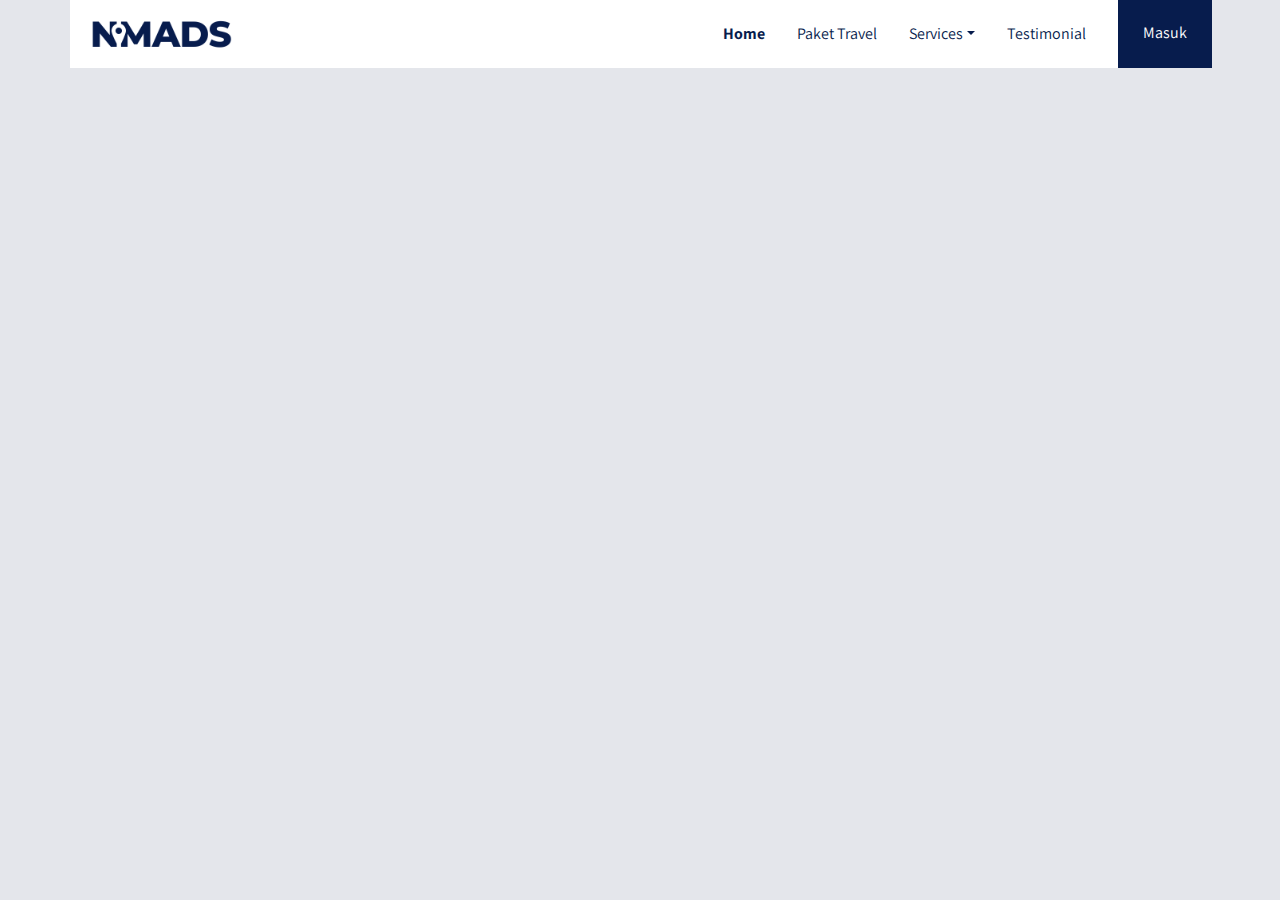
==== index.html @ 12b344c2 "Membuat bagian navbar ke dua dengan menambahkan beberapa style, mengatur jenis font, background, col" ====
<!DOCTYPE html>
<html lang="en">
<head>
    <meta charset="UTF-8">
    <meta http-equiv="X-UA-Compatible" content="IE=edge">
    <meta name="viewport" content="width=device-width, initial-scale=1.0">
    <title>Document</title>
    <link rel="stylesheet" href="frontend/libraries/bootstrap/css/bootstrap.css">
    <link rel="preconnect" href="https://fonts.googleapis.com">
    <link rel="preconnect" href="https://fonts.gstatic.com" crossorigin>
    <link href="https://fonts.googleapis.com/css2?family=Assistant:wght@200;300;400;500;600;700;800&family=Inter:wght@200;400;600;700;900&family=Playfair+Display:ital,wght@0,400;0,500;0,600;0,700;0,800;0,900;1,400;1,500;1,600;1,700;1,800;1,900&display=swap" rel="stylesheet">
    <link rel="stylesheet" href="frontend/styles/main.css">
</head>
<body>
    <div class="container">
        <nav class="row navbar navbar-expand-lg navbar-light bg-white">
            <a href="#" class="navbar-brand">
                <img src="frontend/images/logo.png" alt="logo NOMADS">
            </a>
            <button class="navbar-toggler navbar-toggler-right" type="button" data-toggle="collapse" data-target="#navb"><span class="navbar-toggler-icon"></span></button>
            <div class="collapse navbar-collapse" id="navb">
                <ul class="navbar-nav ml-auto mr-3">
                    <li class="nav-item mx-md-2">
                        <a href="#" class="nav-link active">Home</a>
                    </li>
                    <li class="nav-item mx-md-2">
                        <a href="#" class="nav-link">Paket Travel</a>
                    </li>
                    <li class="nav-item dropdown mx-md-2">
                        <a href="#" class="nav-link dropdown-toggle" id="navbardrop" data-toggle="dropdown">Services</a>
                        <div class="dropdown-menu">
                            <a href="#" class="dropdown-item">Link</a>
                            <a href="#" class="dropdown-item">Link</a>
                            <a href="#" class="dropdown-item">Link</a>
                        </div>
                    </li>
                    <li class="nav-item mx-md-2">
                        <a href="#" class="nav-link">Testimonial</a>
                    </li>                    
                </ul>
                <!-- Mobile Button -->
                <form class="form-inline d-sm-block d-md-none">
                    <button class="btn btn-login my-2 my-sm-0">
                        Masuk
                    </button>
                </form>
                <!-- Desktop Button -->
                <form class="form-inline my-2 my-lg-0 d-none d-md-block">
                    <button class="btn btn-login btn-navbar-right my-2 my-sm-0 px-4">
                        Masuk
                    </button>
                </form>
            </div>
        </nav>
    </div>
    <script src="frontend/libraries/jquery/jquery-3.6.4.min.js"></script>
    <script src="frontend/libraries/bootstrap/js/bootstrap.js"></script>
</body>
</html>
---- frontend/styles/main.css ----
body {
  background-color: #E4E6EB;
  font-family: "Assistant", sans-serif;
  color: #071C4D;
}

.navbar-brand img {
  max-height: 40px;
}

.navbar-light .navbar-nav .nav-link {
  color: #071C4D;
}
.navbar-light .navbar-nav .nav-link.active {
  font-weight: bold;
  color: #071C4D !important;
}

.btn-navbar-right {
  margin-top: -10px !important;
  margin-bottom: -8px !important;
  margin-right: -18px !important;
  height: 70px;
  border-radius: 0;
}

.btn-login {
  background-color: #071C4D;
  color: #ffffff;
}
.btn-login:hover {
  background-color: #1E3771;
  color: #ffffff;
}/*# sourceMappingURL=main.css.map */
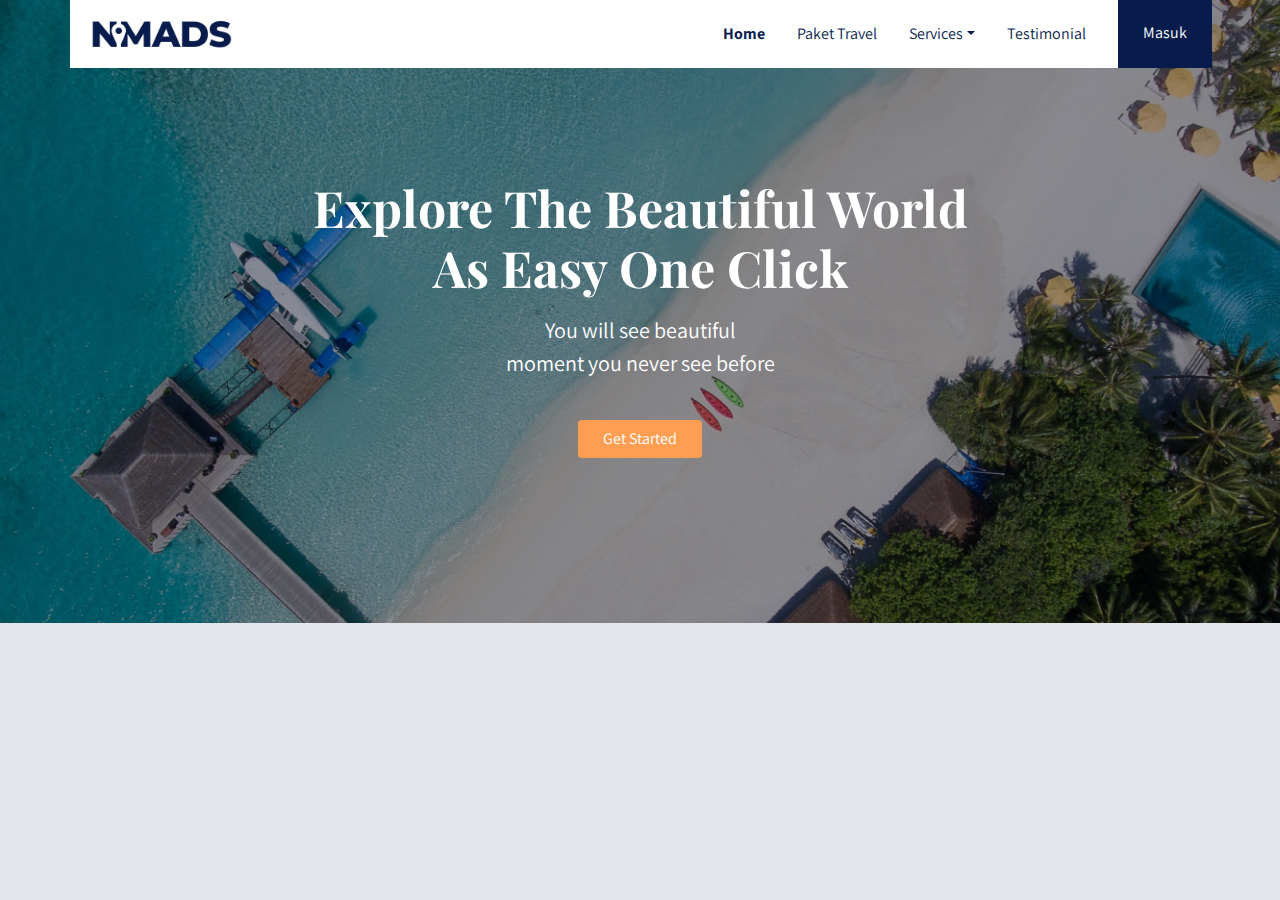
==== commit cee46a68: "Membuat bagian header, membuat tag header, h1, p dan link a untuk button, membuat css untuk bagian h" ====
--- a/index.html
+++ b/index.html
@@ -12,6 +12,7 @@
     <link rel="stylesheet" href="frontend/styles/main.css">
 </head>
 <body>
+    <!-- Navbar -->
     <div class="container">
         <nav class="row navbar navbar-expand-lg navbar-light bg-white">
             <a href="#" class="navbar-brand">
@@ -53,7 +54,26 @@
             </div>
         </nav>
     </div>
+
+    <!-- Header -->
+    <header class="text-center">
+        <h1>
+            Explore The Beautiful World
+            <br>
+            As Easy One Click
+        </h1>
+        <p class="mt-3">
+            You will see beautiful
+            <br>
+            moment you never see before
+        </p>
+        <a href="#" class="btn btn-get-started px-4 mt-4">
+            Get Started
+        </a>
+    </header>
+
     <script src="frontend/libraries/jquery/jquery-3.6.4.min.js"></script>
     <script src="frontend/libraries/bootstrap/js/bootstrap.js"></script>
+    <script src="frontend/libraries/retina/retina.min.js"></script>
 </body>
 </html>--- a/frontend/styles/main.css
+++ b/frontend/styles/main.css
@@ -31,4 +31,30 @@
 .btn-login:hover {
   background-color: #1E3771;
   color: #ffffff;
+}
+
+header {
+  padding: 180px 0 165px;
+  margin-top: -70px;
+  background-image: url("../images/header.jpg");
+  background-size: cover;
+}
+header h1, header p {
+  color: #ffffff;
+}
+header h1 {
+  font-family: "Playfair Display", serif;
+  font-weight: bold;
+  font-size: 50px;
+}
+header p {
+  font-size: 22px;
+}
+header .btn-get-started {
+  background-color: #FF9E53;
+  color: #ffffff;
+}
+header .btn-get-started:hover {
+  background-color: #FFAA69;
+  color: #ffffff;
 }/*# sourceMappingURL=main.css.map */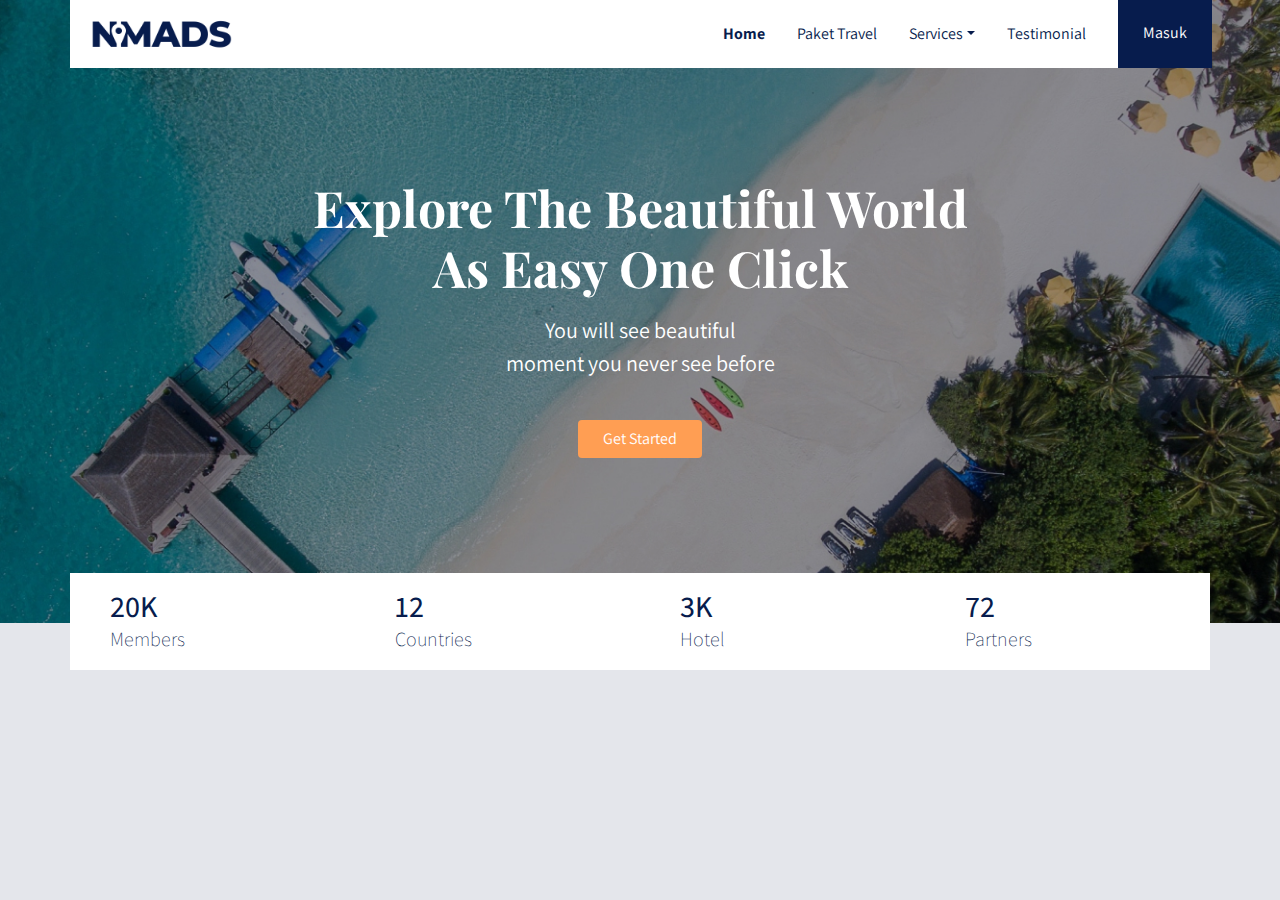
==== commit 4a62ea1b: "Membuat bagian statistik" ====
--- a/index.html
+++ b/index.html
@@ -72,6 +72,30 @@
         </a>
     </header>
 
+    <main>
+        <!-- Statistik -->
+        <div class="container">
+            <section class="section-stats row justify-content-center" id="stats">
+                <div class="col-3 col-md-3 stats-detail">
+                    <h2>20K</h2>
+                    <p>Members</p>
+                </div>
+                <div class="col-3 col-md-3 stats-detail">
+                    <h2>12</h2>
+                    <p>Countries</p>
+                </div>
+                <div class="col-3 col-md-3 stats-detail">
+                    <h2>3K</h2>
+                    <p>Hotel</p>
+                </div>
+                <div class="col-3 col-md-3 stats-detail">
+                    <h2>72</h2>
+                    <p>Partners</p>
+                </div>
+            </section>
+        </div>
+    </main>
+
     <script src="frontend/libraries/jquery/jquery-3.6.4.min.js"></script>
     <script src="frontend/libraries/bootstrap/js/bootstrap.js"></script>
     <script src="frontend/libraries/retina/retina.min.js"></script>
--- a/frontend/styles/main.css
+++ b/frontend/styles/main.css
@@ -57,4 +57,21 @@
 header .btn-get-started:hover {
   background-color: #FFAA69;
   color: #ffffff;
+}
+
+.section-stats {
+  margin-top: -50px;
+}
+.section-stats .stats-detail {
+  padding-top: 15px;
+  background-color: #ffffff;
+  padding-left: 40px;
+}
+.section-stats .stats-detail h2 {
+  font-size: 30px;
+  margin-bottom: 0;
+}
+.section-stats .stats-detail p {
+  font-size: 20px;
+  font-weight: lighter;
 }/*# sourceMappingURL=main.css.map */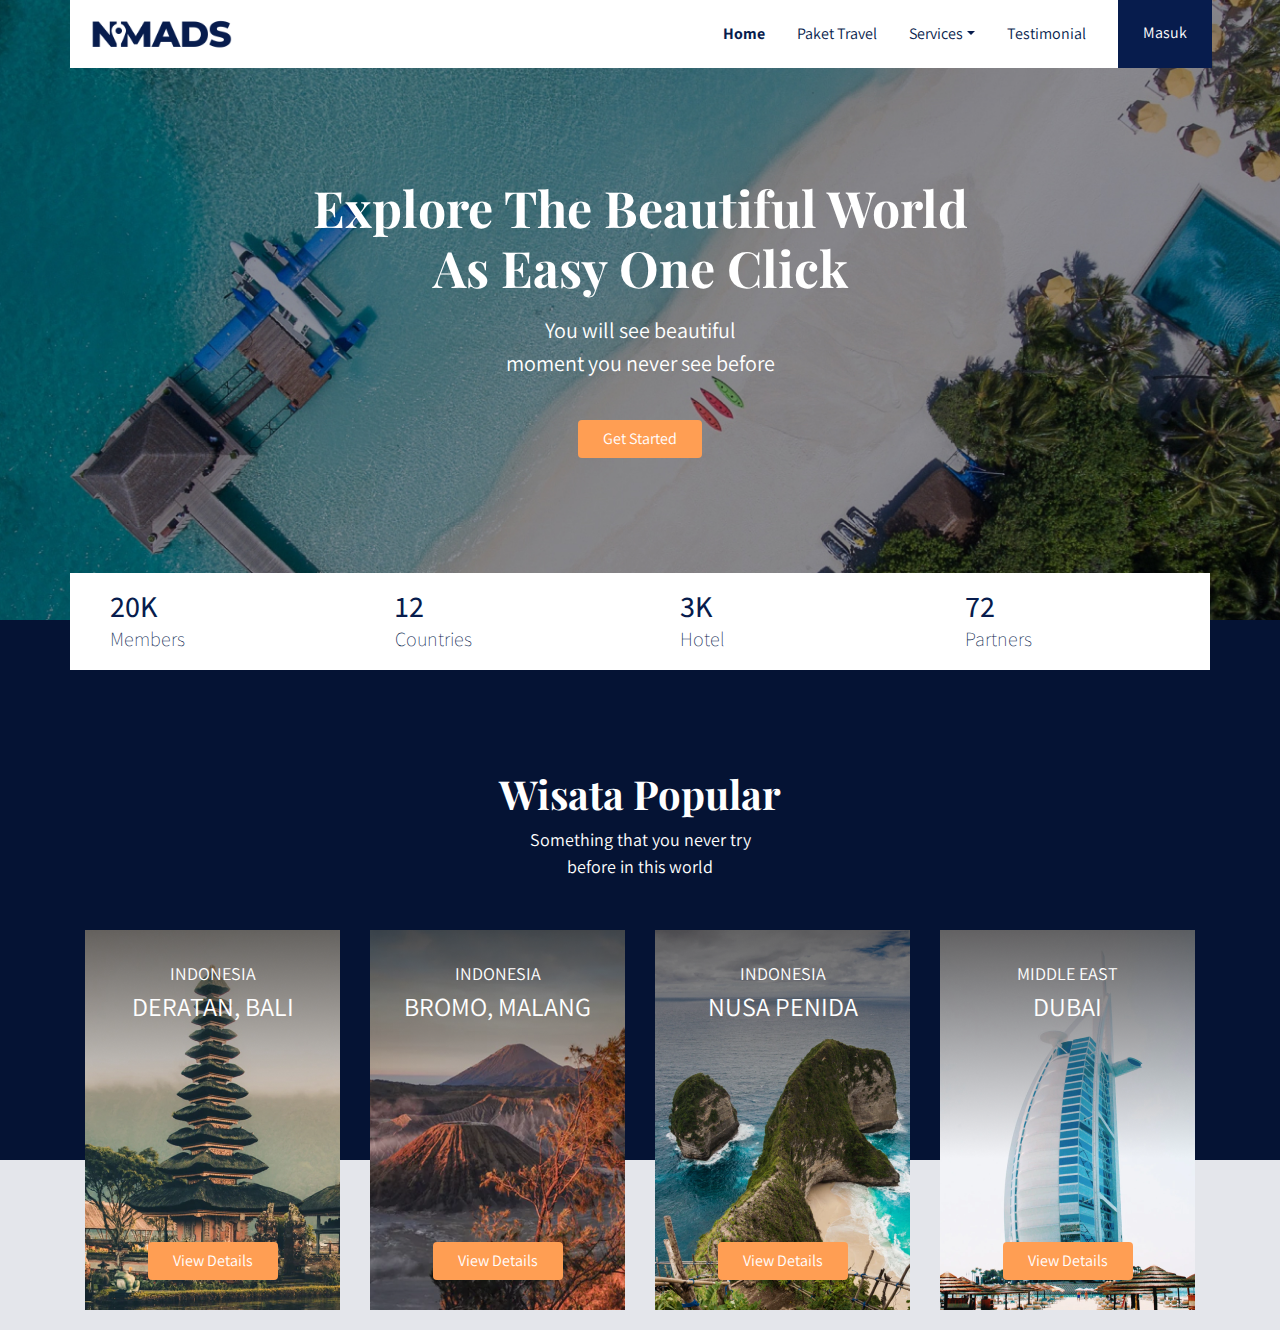
==== commit ba98d9b8: "Membuat Bagian Wisata Popular" ====
--- a/index.html
+++ b/index.html
@@ -94,6 +94,79 @@
                 </div>
             </section>
         </div>
+
+        <!-- Section Popular-->
+        <section class="section-popular" id="popular">
+            <div class="container">
+                <div class="row">
+                    <!-- Section Popular Heading -->
+                    <div class="col text-center section-popular-heading">
+                        <h2>Wisata Popular</h2>
+                        <p>
+                            Something that you never try
+                        <br>
+                            before in this world
+                        </p>
+                    </div>
+                </div>
+            </div>
+        </section>
+
+        <!-- Section Popular Content -->
+        <section class="section-popular-content" id="popularContent">
+            <div class="container">
+                <div class="section-popular-travel row justify-content-center">
+                    <!-- Popular-1 -->
+                    <div class="col-sm-6 col-md-4 col-lg-3">
+                        <div class="card-travel text-center d-flex flex-column" style="background-image: url('frontend/images/popular-1.png');">
+                            <div class="travel-country">INDONESIA</div>
+                            <div class="travel-location">DERATAN, BALI</div>
+                            <div class="travel-button mt-auto">
+                                <a href="#" class="btn btn-travel-details px-4">
+                                    View Details
+                                </a>
+                            </div>
+                        </div>
+                    </div>
+                    <!-- Popular-2 -->
+                    <div class="col-sm-6 col-md-4 col-lg-3">
+                        <div class="card-travel text-center d-flex flex-column" style="background-image: url('frontend/images/popular-2.png');">
+                            <div class="travel-country">INDONESIA</div>
+                            <div class="travel-location">BROMO, MALANG</div>
+                            <div class="travel-button mt-auto">
+                                <a href="#" class="btn btn-travel-details px-4">
+                                    View Details
+                                </a>
+                            </div>
+                        </div>
+                    </div>
+                    <!-- Popular-3 -->
+                    <div class="col-sm-6 col-md-4 col-lg-3">
+                        <div class="card-travel text-center d-flex flex-column" style="background-image: url('frontend/images/popular-3.png');">
+                            <div class="travel-country">INDONESIA</div>
+                            <div class="travel-location">NUSA PENIDA</div>
+                            <div class="travel-button mt-auto">
+                                <a href="#" class="btn btn-travel-details px-4">
+                                    View Details
+                                </a>
+                            </div>
+                        </div>
+                    </div>
+                    <!-- Popular-4 -->
+                    <div class="col-sm-6 col-md-4 col-lg-3">
+                        <div class="card-travel text-center d-flex flex-column" style="background-image: url('frontend/images/popular-4.png');">
+                            <div class="travel-country">MIDDLE EAST</div>
+                            <div class="travel-location">DUBAI</div>
+                            <div class="travel-button mt-auto">
+                                <a href="#" class="btn btn-travel-details px-4">
+                                    View Details
+                                </a>
+                            </div>
+                        </div>
+                    </div>
+                </div>
+            </div>
+        </section>
     </main>
 
     <script src="frontend/libraries/jquery/jquery-3.6.4.min.js"></script>
--- a/frontend/styles/main.css
+++ b/frontend/styles/main.css
@@ -74,4 +74,50 @@
 .section-stats .stats-detail p {
   font-size: 20px;
   font-weight: lighter;
+}
+
+.section-popular {
+  min-height: 540px;
+  background-color: #051334;
+  margin-top: -50px;
+  margin-bottom: -230px;
+}
+.section-popular .section-popular-heading {
+  margin-top: 150px;
+}
+.section-popular .section-popular-heading h2, .section-popular .section-popular-heading p {
+  color: #ffffff;
+}
+.section-popular .section-popular-heading h2 {
+  font-family: "Playfair Display", serif;
+  font-weight: bold;
+  font-size: 40px;
+}
+.section-popular .section-popular-heading p {
+  font-size: 18px;
+}
+
+.section-popular-content .section-popular-travel .card-travel {
+  min-height: 380px;
+  background-color: #000000;
+  color: #ffffff;
+  padding: 30px;
+  background-size: cover;
+  margin-bottom: 20px;
+}
+.section-popular-content .section-popular-travel .travel-country {
+  font-size: 18px;
+  color: #ffffff;
+}
+.section-popular-content .section-popular-travel .travel-location {
+  font-size: 26px;
+  color: #ffffff;
+}
+.section-popular-content .section-popular-travel .travel-button .btn-travel-details {
+  background-color: #FF9E53;
+  color: #ffffff;
+}
+.section-popular-content .section-popular-travel .travel-button .btn-travel-details:hover {
+  background-color: #FFAA69;
+  color: #ffffff;
 }/*# sourceMappingURL=main.css.map */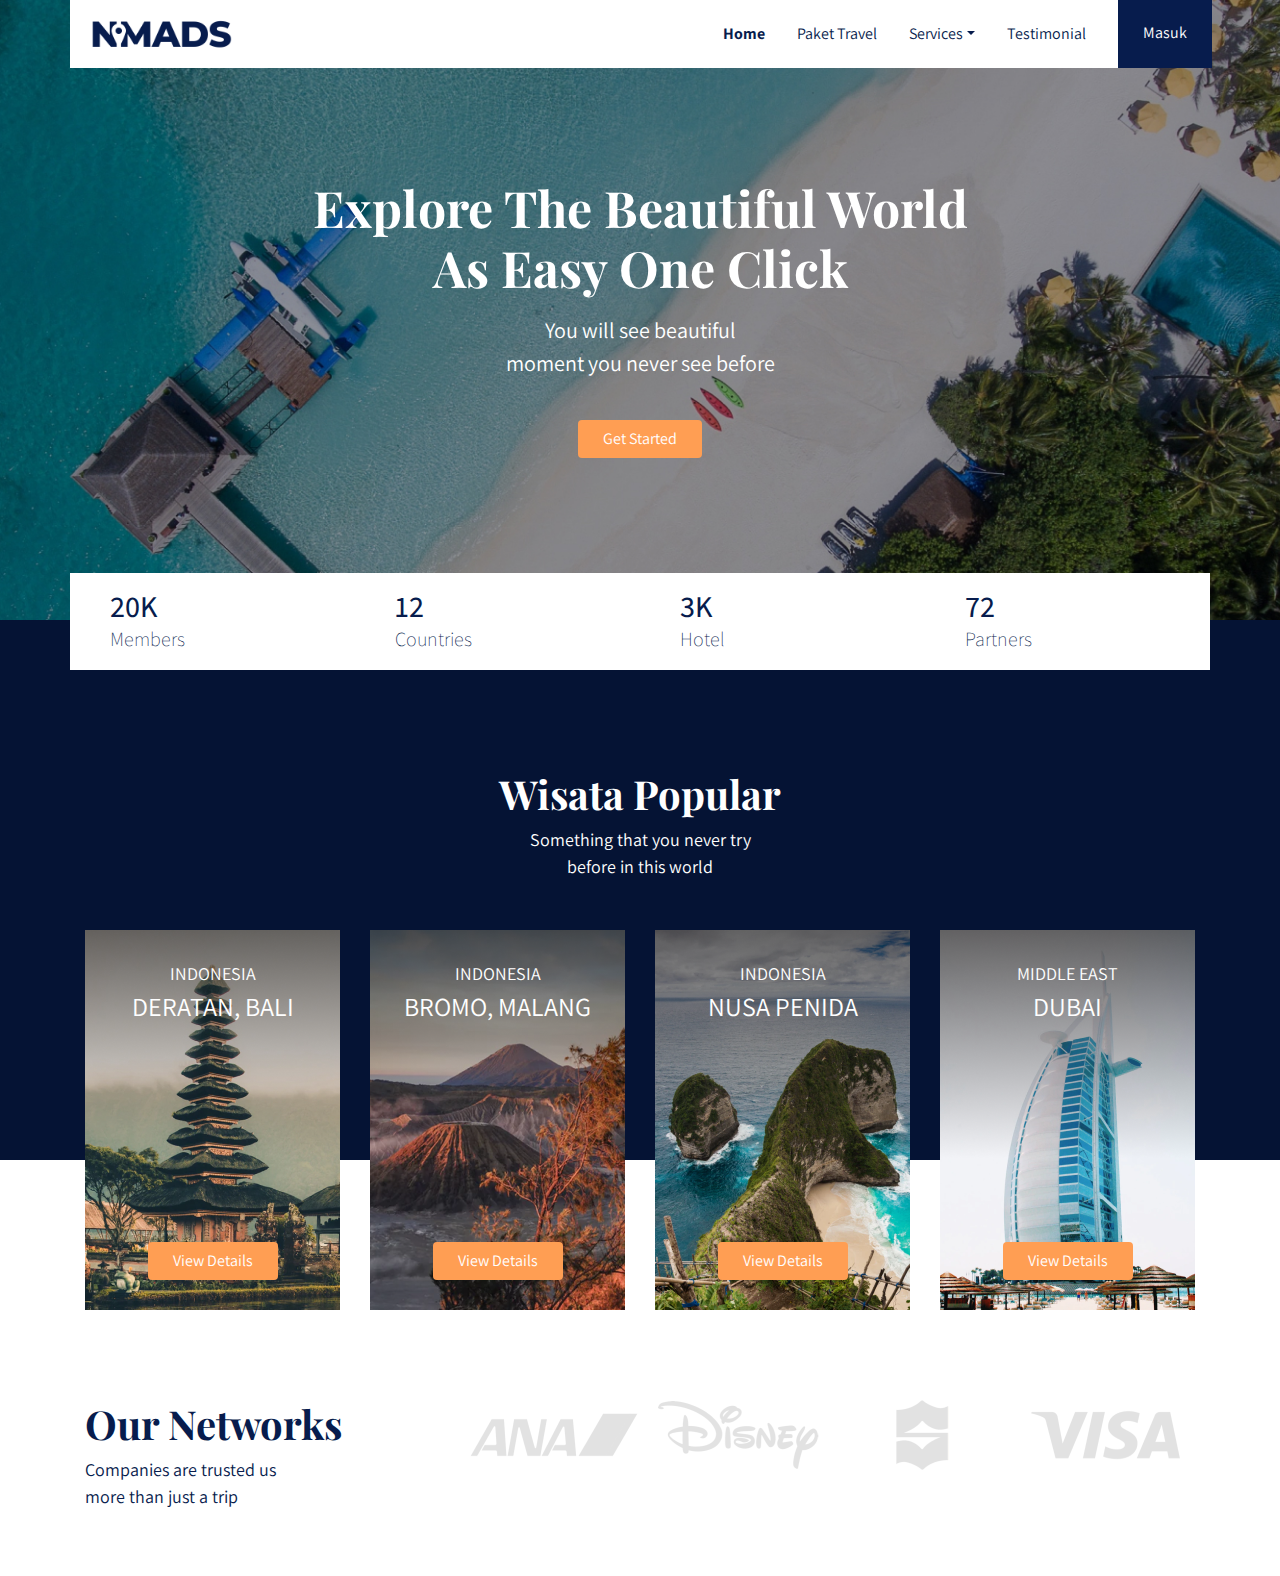
==== commit 6fabc720: "Membuat Bagian Networks" ====
--- a/index.html
+++ b/index.html
@@ -167,6 +167,25 @@
                 </div>
             </div>
         </section>
+
+        <!-- Networks -->
+        <section class="section-networks">
+            <div class="container">
+                <div class="row">
+                    <div class="col-md-4">
+                        <h2>Our Networks</h2>
+                        <p>
+                            Companies are trusted us
+                            <br>
+                            more than just a trip
+                        </p>
+                    </div>
+                    <div class="col-md-8 text-center">
+                        <img src="frontend/images/partner.png" alt="Logo Partner" class="img-partner">
+                    </div>
+                </div>
+            </div>
+        </section>
     </main>
 
     <script src="frontend/libraries/jquery/jquery-3.6.4.min.js"></script>
--- a/frontend/styles/main.css
+++ b/frontend/styles/main.css
@@ -120,4 +120,22 @@
 .section-popular-content .section-popular-travel .travel-button .btn-travel-details:hover {
   background-color: #FFAA69;
   color: #ffffff;
+}
+
+.section-networks {
+  background-color: #ffffff;
+  margin-top: -170px;
+  padding-top: 240px;
+  padding-bottom: 50px;
+}
+.section-networks h2 {
+  font-family: "Playfair Display", serif;
+  font-weight: bold;
+  font-size: 40px;
+}
+.section-networks p {
+  font-size: 18px;
+}
+.section-networks img {
+  max-width: 100%;
 }/*# sourceMappingURL=main.css.map */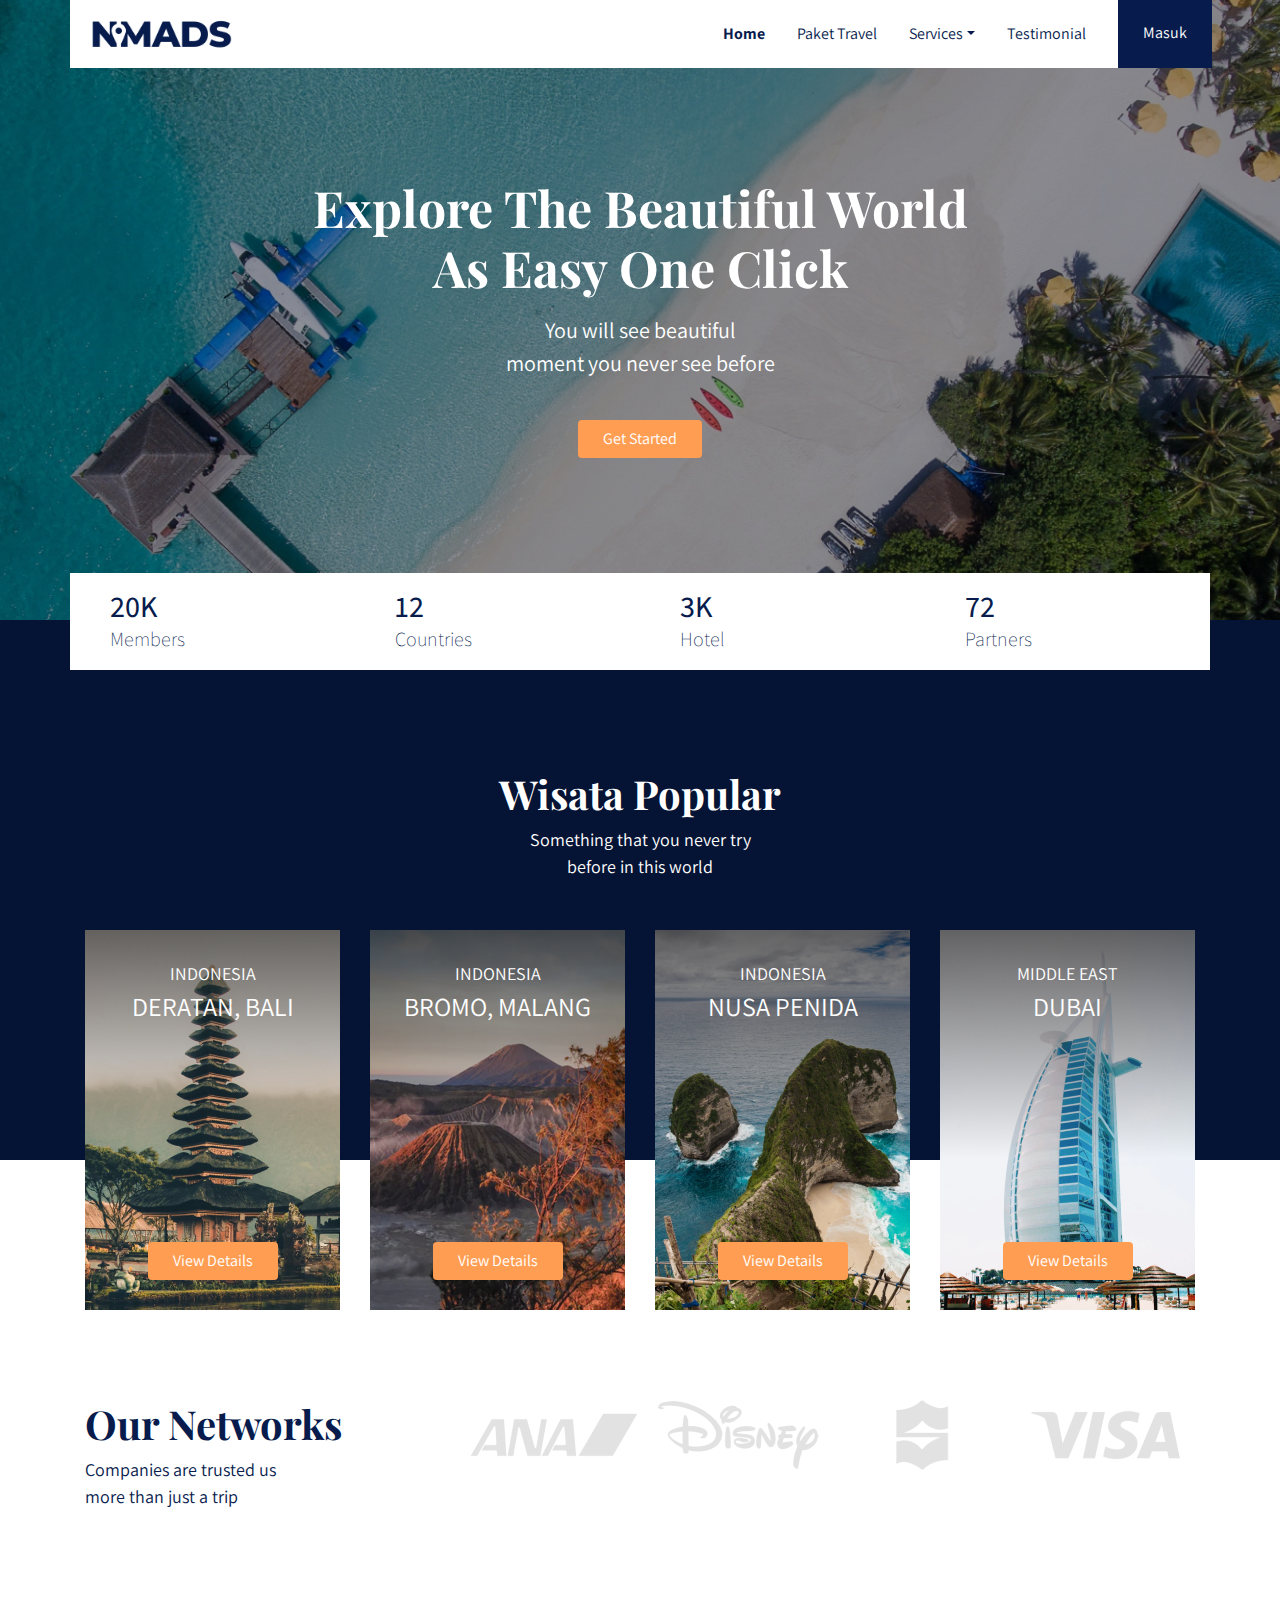
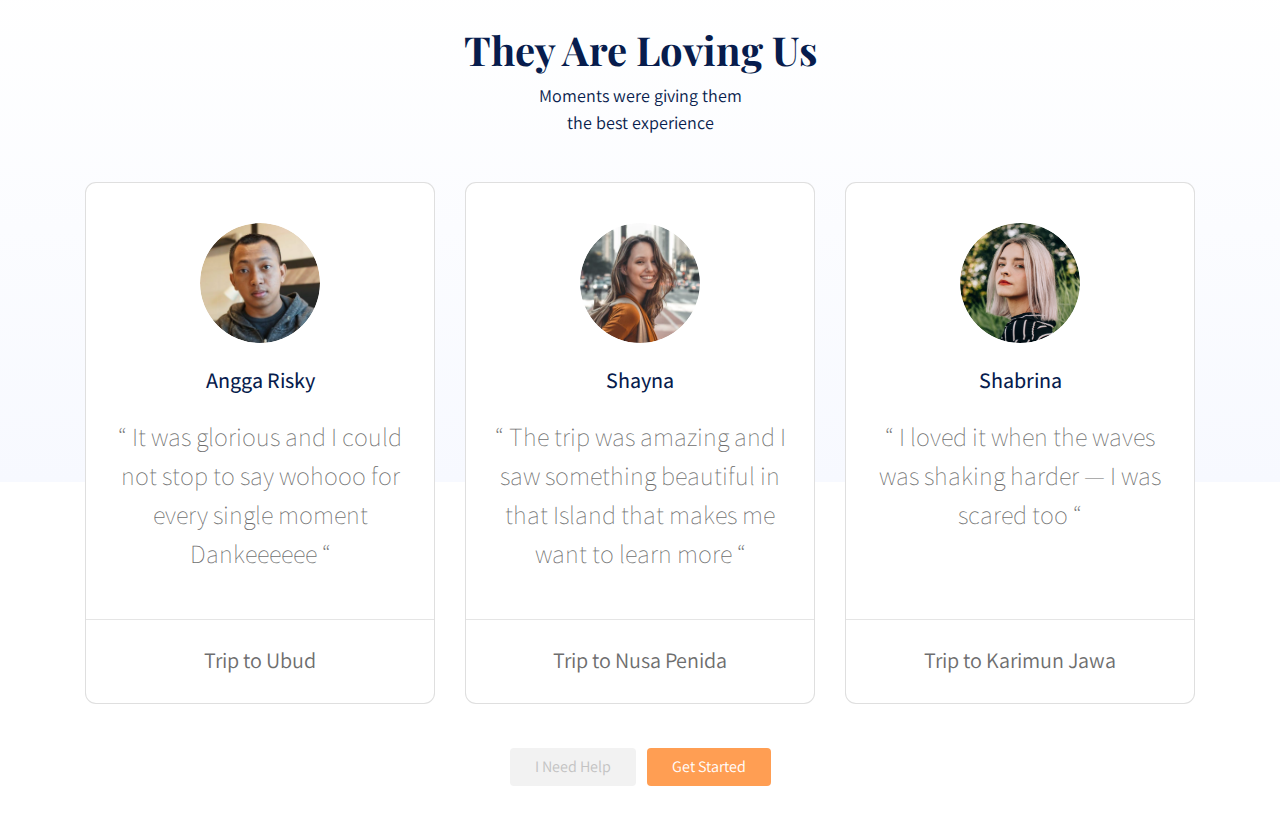
==== commit 0a9c3d47: "Membuat Bagian Tstimonial" ====
--- a/index.html
+++ b/index.html
@@ -169,7 +169,7 @@
         </section>
 
         <!-- Networks -->
-        <section class="section-networks">
+        <section class="section-networks" id="networks">
             <div class="container">
                 <div class="row">
                     <div class="col-md-4">
@@ -186,6 +186,95 @@
                 </div>
             </div>
         </section>
+
+        <!-- Section Testimonial Heading -->
+        <section class="section-testimonial-heading" id="testimonialHeading">
+            <div class="continer">
+                <div class="row">
+                    <div class="col text-center">
+                        <h2>They Are Loving Us</h2>
+                        <p>
+                            Moments were giving them 
+                            <br>
+                            the best experience
+                        </p>
+                    </div>
+                </div>
+            </div>
+        </section>
+
+        <!-- Section Testimonial Content -->
+        <section class="section-testimonial-content">
+            <div class="container">
+                <div class="row section-popular-travel justify-content-center">
+                    <!-- Bagian Card 1 -->
+                    <div class="col-sm-6 col-md-6 col-lg-4">
+                        <div class="card card-testimonial text-center">
+                            <div class="testimonial-content">
+                                <img src="frontend/images/testimonial-1.png" alt="Foto testimonial-1" class="mb-4 rounded-circle">
+                                <h3 class="mb-4">Angga Risky</h3>
+                                <p class="testimonial">
+                                    “ It was glorious and I could 
+                                    not stop to say wohooo for 
+                                    every single moment
+                                    Dankeeeeee “
+                                </p>
+                            </div>
+                            <hr>
+                            <p class="trip-to mt-2">
+                                Trip to Ubud
+                            </p>
+                        </div>
+                    </div>
+
+                    <!-- Bagian Card 2 -->
+                    <div class="col-sm-6 col-md-6 col-lg-4">
+                        <div class="card card-testimonial text-center">
+                            <div class="testimonial-content">
+                                <img src="frontend/images/testimonial-2.png" alt="Foto testimonial-2" class="mb-4 rounded-circle">
+                                <h3 class="mb-4">Shayna</h3>
+                                <p class="testimonial">
+                                    “ The trip was amazing and I saw something beautiful in that Island that makes me want to learn more “
+                                </p>
+                            </div>
+                            <hr>
+                            <p class="trip-to mt-2">
+                                Trip to Nusa Penida
+                            </p>
+                        </div>
+                    </div>
+
+                    <!-- Bagian Card 3 -->
+                    <div class="col-sm-6 col-md-6 col-lg-4">
+                        <div class="card card-testimonial text-center">
+                            <div class="testimonial-content">
+                                <img src="frontend/images/testimonial-3.png" alt="Foto testimonial-2" class="mb-4 rounded-circle">
+                                <h3 class="mb-4">Shabrina</h3>
+                                <p class="testimonial">
+                                    “ I loved it when the waves was shaking harder — I was scared too “
+                                </p>
+                            </div>
+                            <hr>
+                            <p class="trip-to mt-2">
+                                Trip to Karimun Jawa
+                            </p>
+                        </div>
+                    </div>
+                </div>
+
+                <!-- Bagian Button Need help dan Started -->
+                <div class="row">
+                    <div class="col-12 text-center">
+                        <a href="#" class="btn btn-need-help px-4 mt-4 mx-1">
+                            I Need Help
+                        </a>
+                        <a href="#" class="btn btn-get-started px-4 mt-4 mx-1">
+                            Get Started
+                        </a>
+                    </div>
+                </div>
+            </div>
+        </section>
     </main>
 
     <script src="frontend/libraries/jquery/jquery-3.6.4.min.js"></script>
--- a/frontend/styles/main.css
+++ b/frontend/styles/main.css
@@ -1,5 +1,5 @@
 body {
-  background-color: #E4E6EB;
+  background-color: #ffffff;
   font-family: "Assistant", sans-serif;
   color: #071C4D;
 }
@@ -138,4 +138,64 @@
 }
 .section-networks img {
   max-width: 100%;
+}
+
+.section-testimonial-heading {
+  background: linear-gradient(#ffffff 0%, #F7F9FF 100%);
+  padding-top: 50px;
+  min-height: 506px;
+}
+.section-testimonial-heading h2 {
+  font-family: "Playfair Display", serif;
+  font-weight: bold;
+  font-size: 40px;
+}
+.section-testimonial-heading p {
+  font-size: 18px;
+}
+
+.section-testimonial-content {
+  margin-top: -300px;
+  padding-bottom: 50px;
+}
+.section-testimonial-content .card-testimonial {
+  padding: 40px 20px 10px;
+  border-radius: 11px;
+  margin-bottom: 20px;
+}
+.section-testimonial-content .card-testimonial .testimonial-content {
+  min-height: 380px;
+}
+.section-testimonial-content .card-testimonial h3 {
+  font-size: 22px;
+}
+.section-testimonial-content .card-testimonial .testimonial {
+  font-weight: 200;
+  font-size: 26px;
+  color: #6E6E6E;
+}
+.section-testimonial-content .card-testimonial .trip-to {
+  font-weight: normal;
+  font-size: 22px;
+  color: #6E6E6E;
+}
+.section-testimonial-content .card-testimonial hr {
+  margin-left: -20px;
+  margin-right: -20px;
+}
+.section-testimonial-content .btn-need-help {
+  background-color: #F2F2F2;
+  color: #C3C3C3;
+}
+.section-testimonial-content .btn-need-help:hover {
+  background-color: #FAFAFA;
+  color: #C3C3C3;
+}
+.section-testimonial-content .btn-get-started {
+  background-color: #FF9E53;
+  color: #ffffff;
+}
+.section-testimonial-content .btn-get-started:hover {
+  background-color: #FFAA69;
+  color: #ffffff;
 }/*# sourceMappingURL=main.css.map */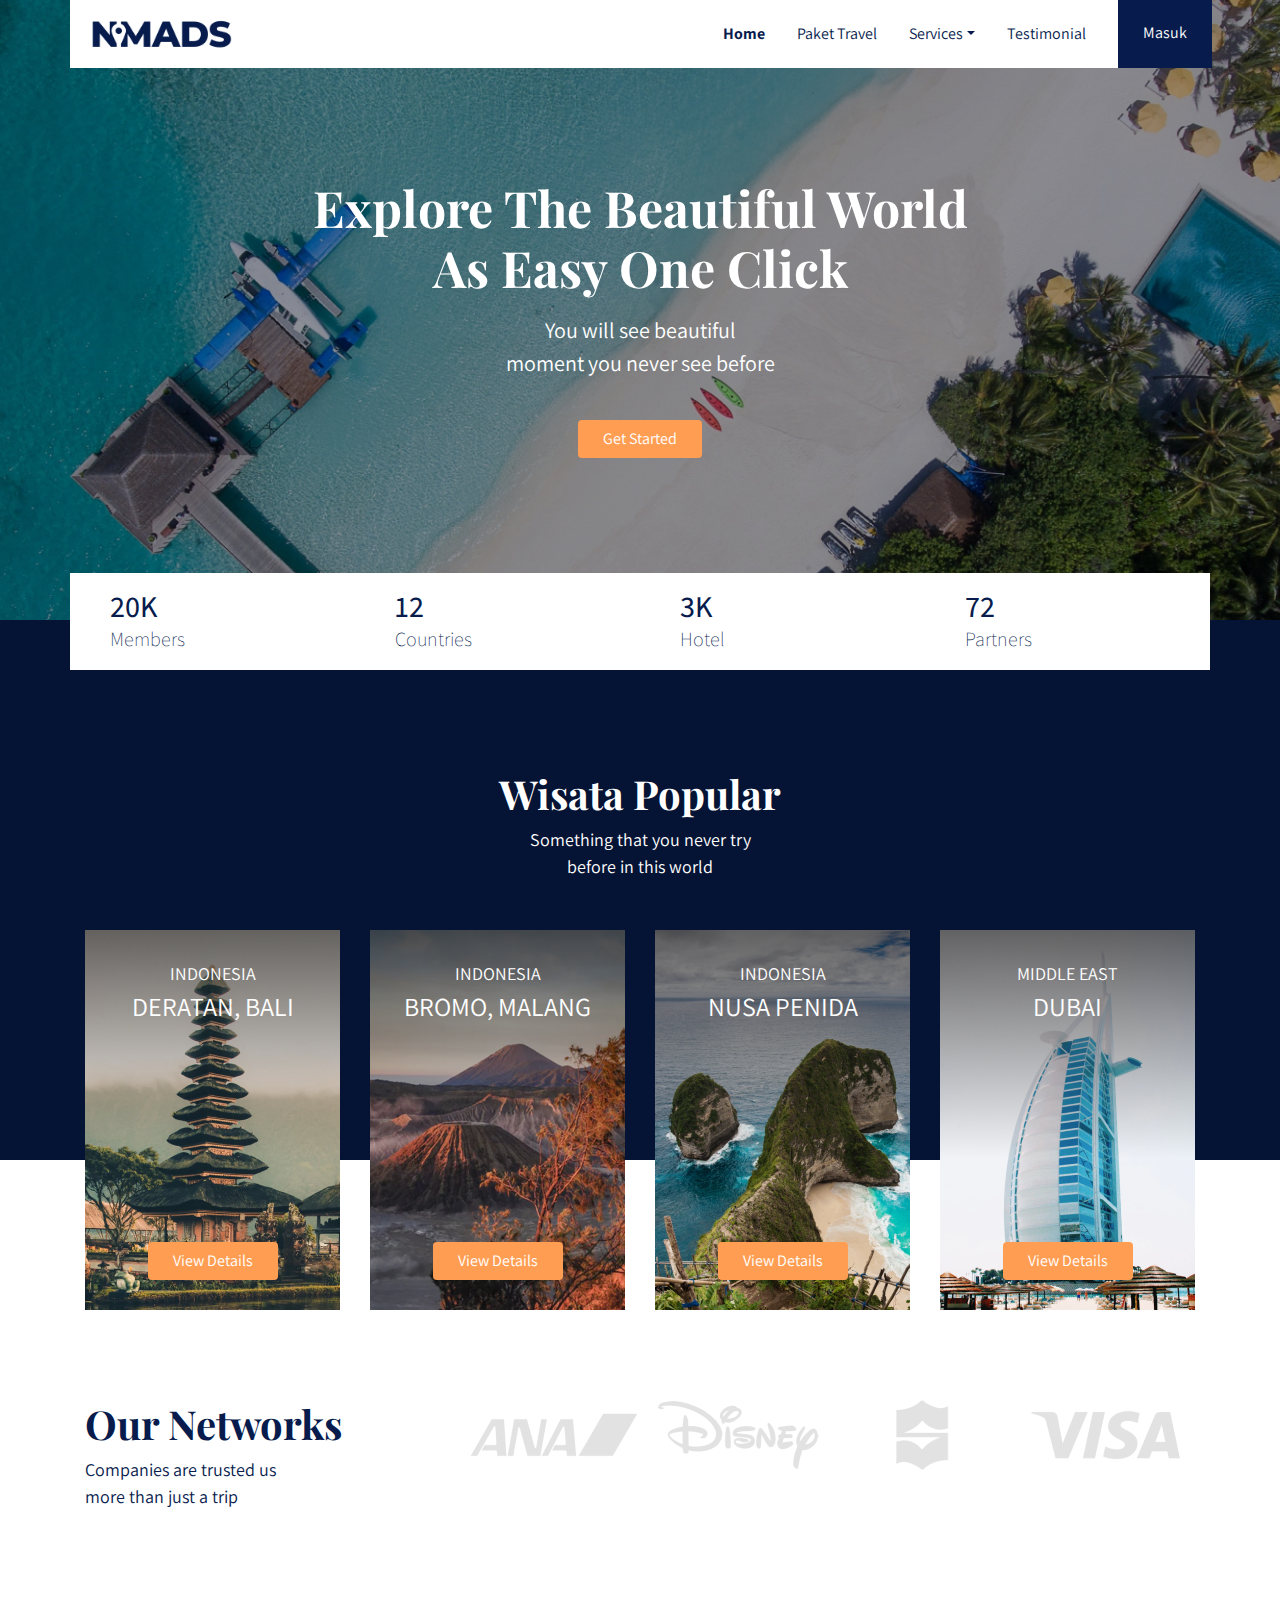
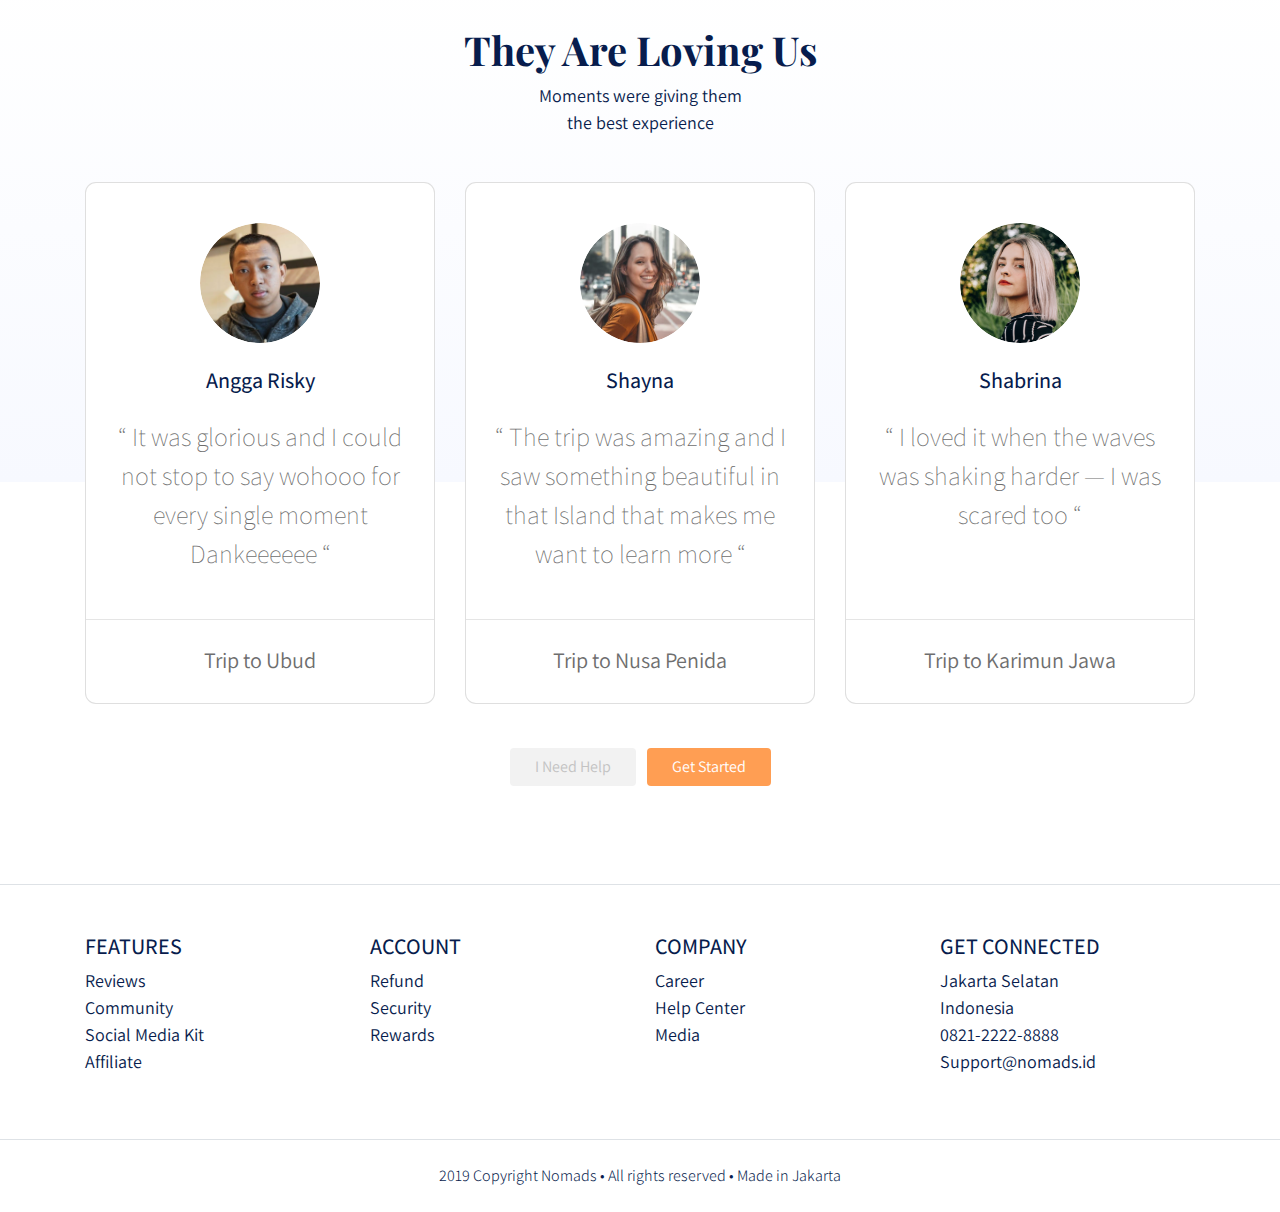
==== commit 67abe6b8: "Membuat Bagian Footer" ====
--- a/index.html
+++ b/index.html
@@ -277,6 +277,64 @@
         </section>
     </main>
 
+    <!-- Bagian Footer -->
+    <footer class="section-footer mt-5 mb-4 border-top">
+        <div class="container pt-5 pb-5">
+            <div class="row justify-content-center">
+                <div class="col-12">
+                    <div class="row">
+                        <div class="col-12 col-lg-3">
+                            <h5>FEATURES</h5>
+                            <ul class="list-unstyled">
+                                <li><a href="#">Reviews</a></li>
+                                <li><a href="#">Community</a></li>
+                                <li><a href="#">Social Media Kit</a></li>
+                                <li><a href="#">Affiliate</a></li>
+                            </ul>
+                        </div>
+
+                        <div class="col-12 col-lg-3">
+                            <h5>ACCOUNT</h5>
+                            <ul class="list-unstyled">
+                                <li><a href="#">Refund</a></li>
+                                <li><a href="#">Security</a></li>
+                                <li><a href="#">Rewards</a></li>
+                            </ul>
+                        </div>
+
+                        <div class="col-12 col-lg-3">
+                            <h5>COMPANY</h5>
+                            <ul class="list-unstyled">
+                                <li><a href="#">Career</a></li>
+                                <li><a href="#">Help Center</a></li>
+                                <li><a href="#">Media</a></li>
+                            </ul>
+                        </div>
+
+                        <div class="col-12 col-lg-3">
+                            <h5>GET CONNECTED</h5>
+                            <ul class="list-unstyled">
+                                <li><a href="#">Jakarta Selatan</a></li>
+                                <li><a href="#">Indonesia</a></li>
+                                <li><a href="#">0821-2222-8888</a></li>
+                                <li><a href="#">Support@nomads.id</a></li>
+                            </ul>
+                        </div>
+                    </div>
+                </div>
+            </div>
+        </div>
+
+        <!-- Bagian Copyright -->
+        <div class="container-fluid">
+            <div class="row border-top justify-content-center align-items-center pt-4">
+                <div class="col-auto text-gray-500 font-weight-light">
+                    2019 Copyright Nomads • All rights reserved • Made in Jakarta
+                </div>
+            </div>
+        </div>
+    </footer>
+
     <script src="frontend/libraries/jquery/jquery-3.6.4.min.js"></script>
     <script src="frontend/libraries/bootstrap/js/bootstrap.js"></script>
     <script src="frontend/libraries/retina/retina.min.js"></script>
--- a/frontend/styles/main.css
+++ b/frontend/styles/main.css
@@ -198,4 +198,13 @@
 .section-testimonial-content .btn-get-started:hover {
   background-color: #FFAA69;
   color: #ffffff;
+}
+
+.section-footer a {
+  color: #071C4D;
+  font-size: 18px;
+}
+.section-footer h5 {
+  font-size: 22px;
+  color: #071C4D;
 }/*# sourceMappingURL=main.css.map */